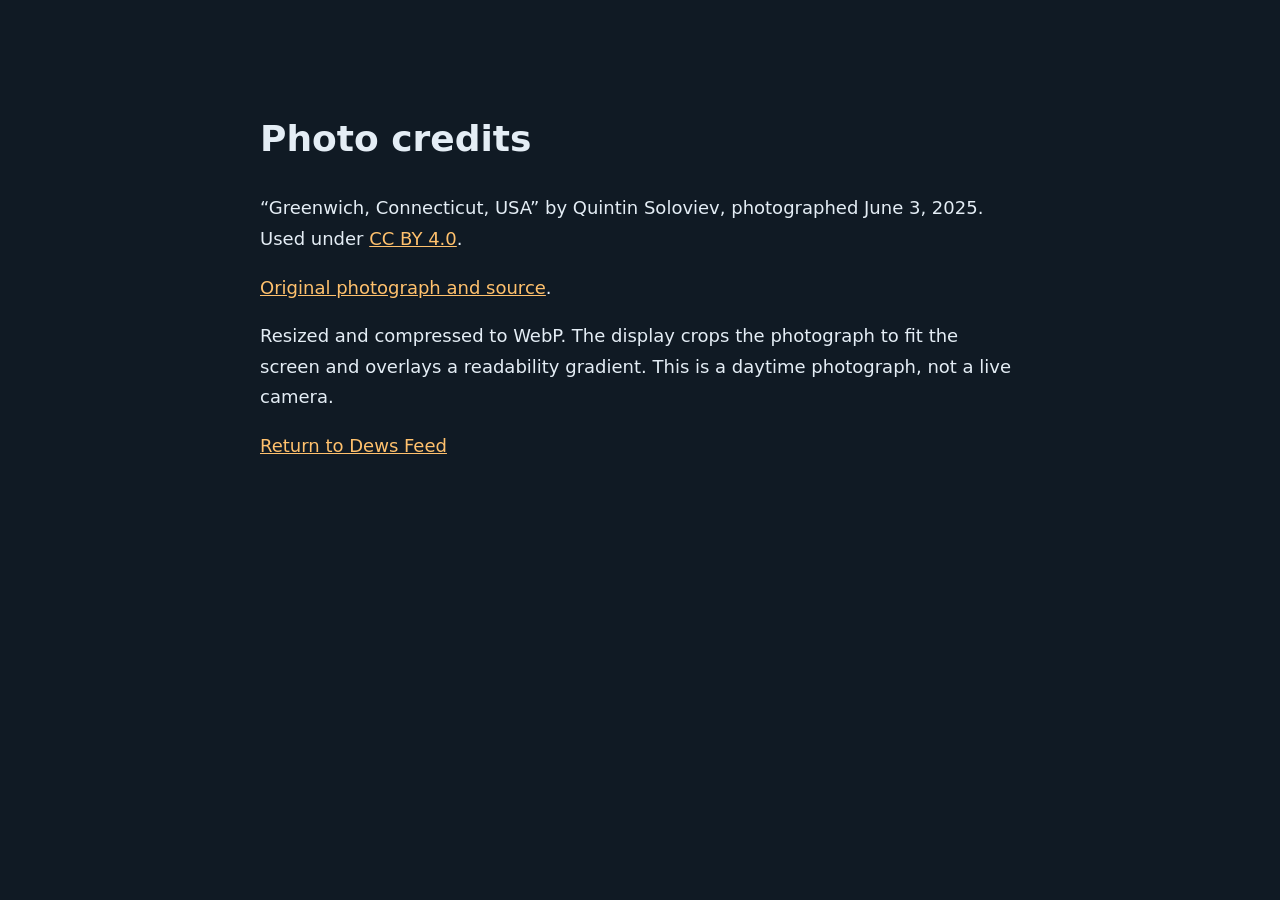
==== image-credits.html @ 1952f7fa "Add dimensional broadcast styling and authentic Greenwich aerial" ====
<!doctype html><html lang="en"><meta charset="utf-8"><meta name="viewport" content="width=device-width"><title>Dews Feed photo credits</title><body style="background:#101a24;color:#e4edf5;font:18px/1.7 system-ui;max-width:760px;margin:60px auto;padding:24px"><h1>Photo credits</h1><p>“Greenwich, Connecticut, USA” by Quintin Soloviev, photographed June 3, 2025. Used under <a style="color:#ffc16d" href="https://creativecommons.org/licenses/by/4.0/">CC BY 4.0</a>.</p><p><a style="color:#ffc16d" href="https://commons.wikimedia.org/wiki/File:Greenwich,_Connecticut,_USA.jpg">Original photograph and source</a>.</p><p>Resized and compressed to WebP. The display crops the photograph to fit the screen and overlays a readability gradient. This is a daytime photograph, not a live camera.</p><a style="color:#ffc16d" href="index.html">Return to Dews Feed</a></body></html>
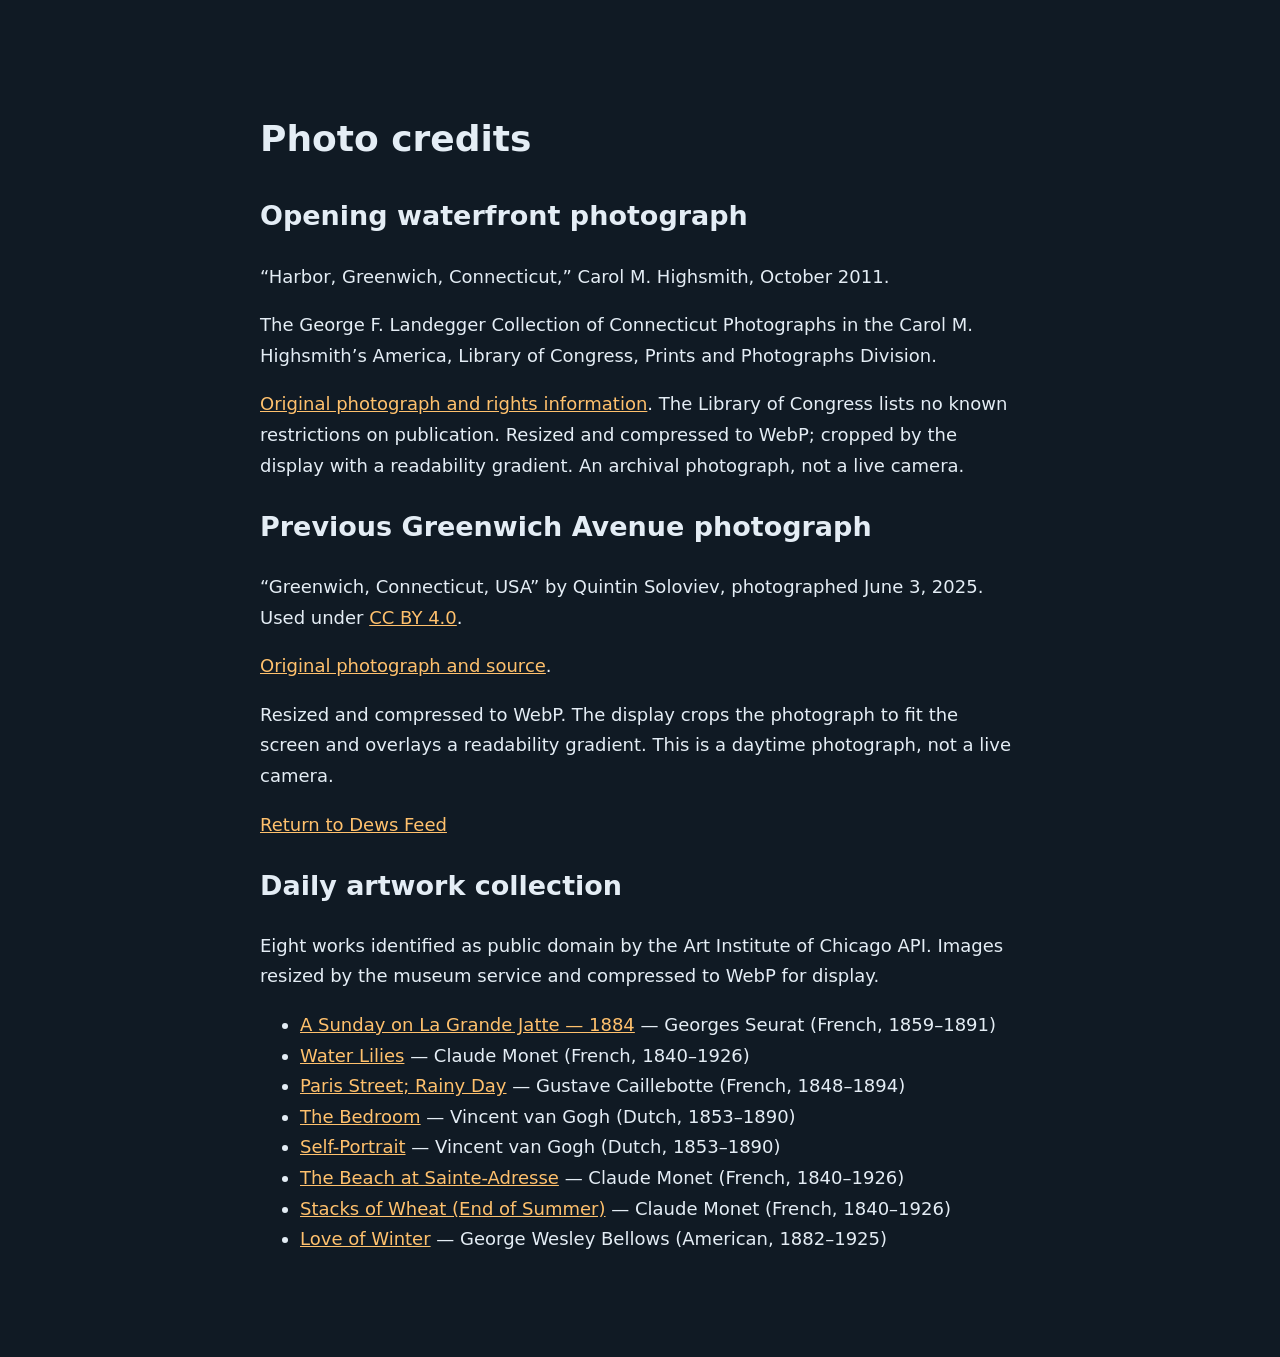
==== commit 16dd5aba: "Polish photo layouts and add reliable local art with Greenwich waterfront" ====
--- a/image-credits.html
+++ b/image-credits.html
@@ -1 +1 @@
-<!doctype html><html lang="en"><meta charset="utf-8"><meta name="viewport" content="width=device-width"><title>Dews Feed photo credits</title><body style="background:#101a24;color:#e4edf5;font:18px/1.7 system-ui;max-width:760px;margin:60px auto;padding:24px"><h1>Photo credits</h1><p>“Greenwich, Connecticut, USA” by Quintin Soloviev, photographed June 3, 2025. Used under <a style="color:#ffc16d" href="https://creativecommons.org/licenses/by/4.0/">CC BY 4.0</a>.</p><p><a style="color:#ffc16d" href="https://commons.wikimedia.org/wiki/File:Greenwich,_Connecticut,_USA.jpg">Original photograph and source</a>.</p><p>Resized and compressed to WebP. The display crops the photograph to fit the screen and overlays a readability gradient. This is a daytime photograph, not a live camera.</p><a style="color:#ffc16d" href="index.html">Return to Dews Feed</a></body></html>+<!doctype html><html lang="en"><meta charset="utf-8"><meta name="viewport" content="width=device-width"><title>Dews Feed photo credits</title><body style="background:#101a24;color:#e4edf5;font:18px/1.7 system-ui;max-width:760px;margin:60px auto;padding:24px"><h1>Photo credits</h1><h2>Opening waterfront photograph</h2><p>“Harbor, Greenwich, Connecticut,” Carol M. Highsmith, October 2011.</p><p>The George F. Landegger Collection of Connecticut Photographs in the Carol M. Highsmith’s America, Library of Congress, Prints and Photographs Division.</p><p><a style="color:#ffc16d" href="https://www.loc.gov/item/2012631321/">Original photograph and rights information</a>. The Library of Congress lists no known restrictions on publication. Resized and compressed to WebP; cropped by the display with a readability gradient. An archival photograph, not a live camera.</p><h2>Previous Greenwich Avenue photograph</h2><p>“Greenwich, Connecticut, USA” by Quintin Soloviev, photographed June 3, 2025. Used under <a style="color:#ffc16d" href="https://creativecommons.org/licenses/by/4.0/">CC BY 4.0</a>.</p><p><a style="color:#ffc16d" href="https://commons.wikimedia.org/wiki/File:Greenwich,_Connecticut,_USA.jpg">Original photograph and source</a>.</p><p>Resized and compressed to WebP. The display crops the photograph to fit the screen and overlays a readability gradient. This is a daytime photograph, not a live camera.</p><a style="color:#ffc16d" href="index.html">Return to Dews Feed</a><h2>Daily artwork collection</h2><p>Eight works identified as public domain by the Art Institute of Chicago API. Images resized by the museum service and compressed to WebP for display.</p><ul><li><a style="color:#ffc16d" href="https://www.artic.edu/artworks/27992">A Sunday on La Grande Jatte — 1884</a> — Georges Seurat (French, 1859–1891)</li><li><a style="color:#ffc16d" href="https://www.artic.edu/artworks/16568">Water Lilies</a> — Claude Monet (French, 1840–1926)</li><li><a style="color:#ffc16d" href="https://www.artic.edu/artworks/20684">Paris Street; Rainy Day</a> — Gustave Caillebotte (French, 1848–1894)</li><li><a style="color:#ffc16d" href="https://www.artic.edu/artworks/28560">The Bedroom</a> — Vincent van Gogh (Dutch, 1853–1890)</li><li><a style="color:#ffc16d" href="https://www.artic.edu/artworks/80607">Self-Portrait</a> — Vincent van Gogh (Dutch, 1853–1890)</li><li><a style="color:#ffc16d" href="https://www.artic.edu/artworks/14598">The Beach at Sainte-Adresse</a> — Claude Monet (French, 1840–1926)</li><li><a style="color:#ffc16d" href="https://www.artic.edu/artworks/64818">Stacks of Wheat (End of Summer)</a> — Claude Monet (French, 1840–1926)</li><li><a style="color:#ffc16d" href="https://www.artic.edu/artworks/109780">Love of Winter</a> — George Wesley Bellows (American, 1882–1925)</li></ul></body></html>
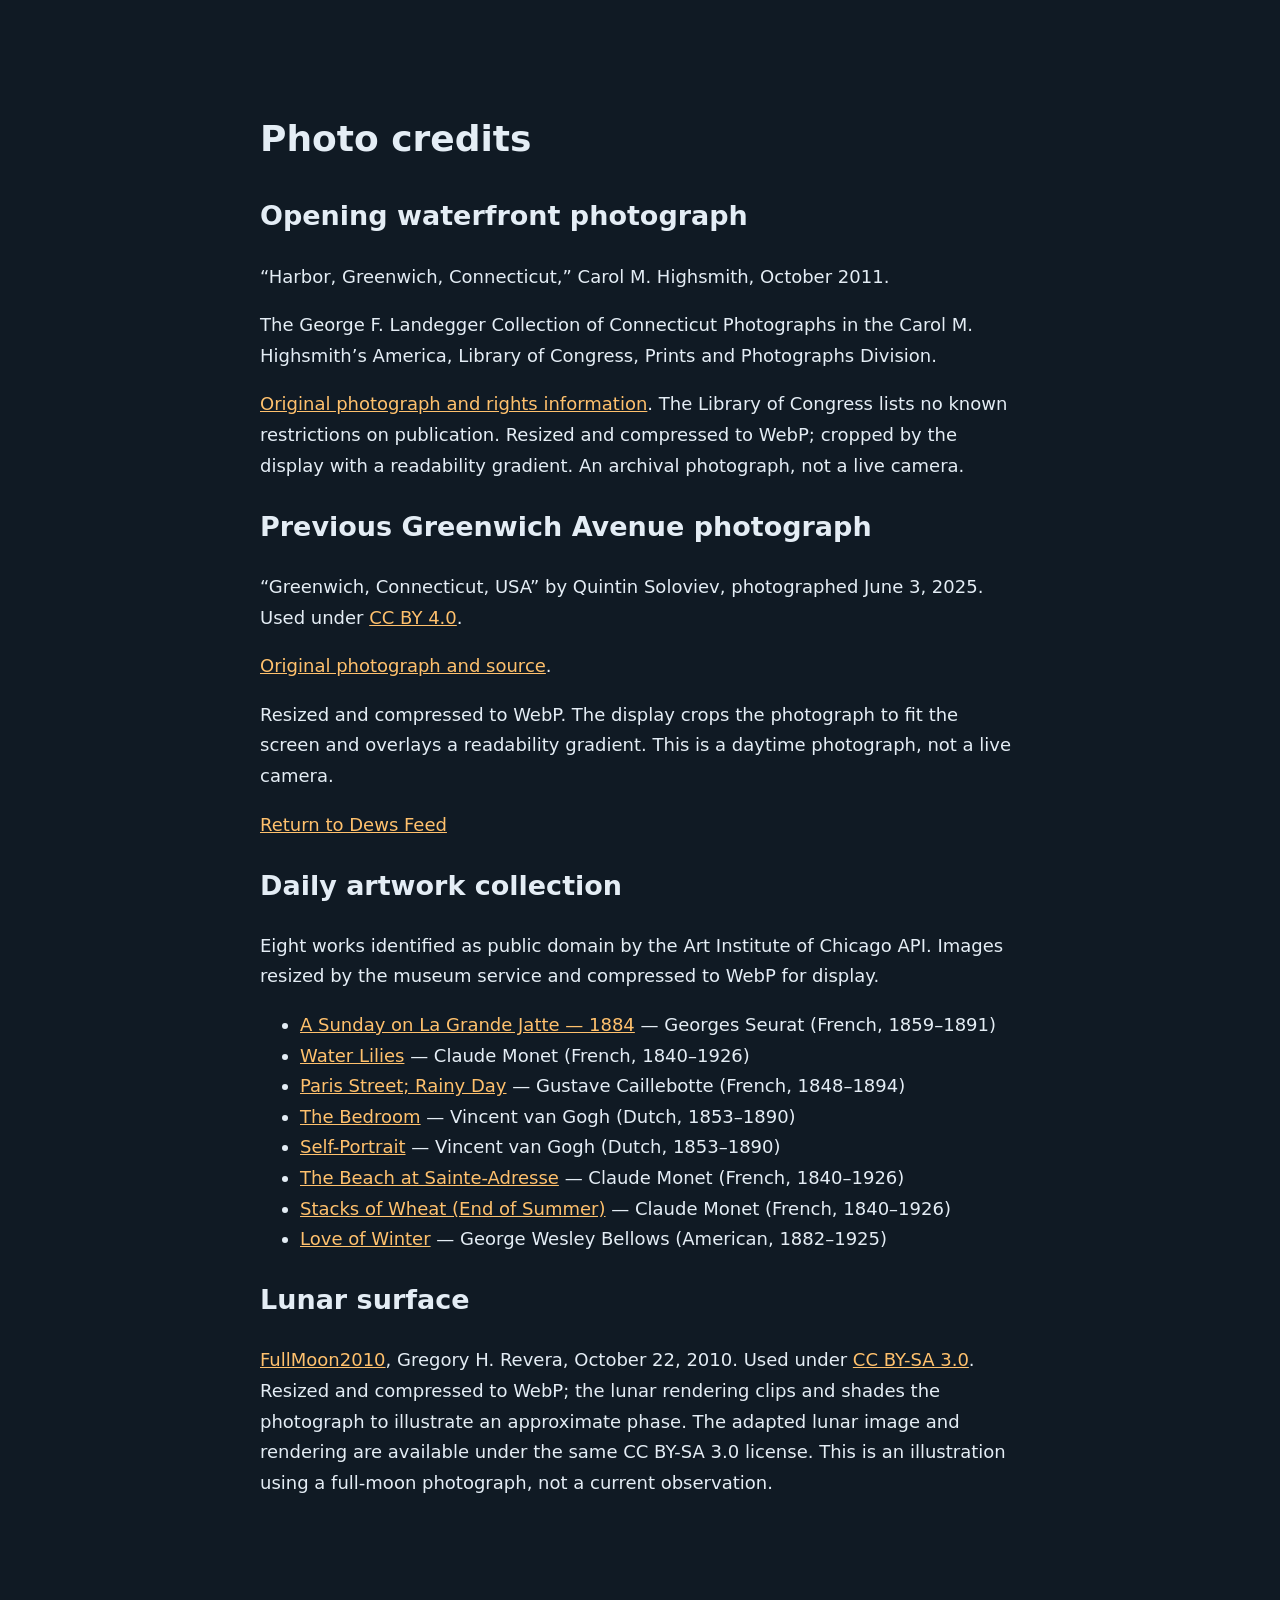
==== commit 7aba5ff7: "Rebuild lunar, railway, and world-clock artwork with detailed instruments" ====
--- a/image-credits.html
+++ b/image-credits.html
@@ -1 +1 @@
-<!doctype html><html lang="en"><meta charset="utf-8"><meta name="viewport" content="width=device-width"><title>Dews Feed photo credits</title><body style="background:#101a24;color:#e4edf5;font:18px/1.7 system-ui;max-width:760px;margin:60px auto;padding:24px"><h1>Photo credits</h1><h2>Opening waterfront photograph</h2><p>“Harbor, Greenwich, Connecticut,” Carol M. Highsmith, October 2011.</p><p>The George F. Landegger Collection of Connecticut Photographs in the Carol M. Highsmith’s America, Library of Congress, Prints and Photographs Division.</p><p><a style="color:#ffc16d" href="https://www.loc.gov/item/2012631321/">Original photograph and rights information</a>. The Library of Congress lists no known restrictions on publication. Resized and compressed to WebP; cropped by the display with a readability gradient. An archival photograph, not a live camera.</p><h2>Previous Greenwich Avenue photograph</h2><p>“Greenwich, Connecticut, USA” by Quintin Soloviev, photographed June 3, 2025. Used under <a style="color:#ffc16d" href="https://creativecommons.org/licenses/by/4.0/">CC BY 4.0</a>.</p><p><a style="color:#ffc16d" href="https://commons.wikimedia.org/wiki/File:Greenwich,_Connecticut,_USA.jpg">Original photograph and source</a>.</p><p>Resized and compressed to WebP. The display crops the photograph to fit the screen and overlays a readability gradient. This is a daytime photograph, not a live camera.</p><a style="color:#ffc16d" href="index.html">Return to Dews Feed</a><h2>Daily artwork collection</h2><p>Eight works identified as public domain by the Art Institute of Chicago API. Images resized by the museum service and compressed to WebP for display.</p><ul><li><a style="color:#ffc16d" href="https://www.artic.edu/artworks/27992">A Sunday on La Grande Jatte — 1884</a> — Georges Seurat (French, 1859–1891)</li><li><a style="color:#ffc16d" href="https://www.artic.edu/artworks/16568">Water Lilies</a> — Claude Monet (French, 1840–1926)</li><li><a style="color:#ffc16d" href="https://www.artic.edu/artworks/20684">Paris Street; Rainy Day</a> — Gustave Caillebotte (French, 1848–1894)</li><li><a style="color:#ffc16d" href="https://www.artic.edu/artworks/28560">The Bedroom</a> — Vincent van Gogh (Dutch, 1853–1890)</li><li><a style="color:#ffc16d" href="https://www.artic.edu/artworks/80607">Self-Portrait</a> — Vincent van Gogh (Dutch, 1853–1890)</li><li><a style="color:#ffc16d" href="https://www.artic.edu/artworks/14598">The Beach at Sainte-Adresse</a> — Claude Monet (French, 1840–1926)</li><li><a style="color:#ffc16d" href="https://www.artic.edu/artworks/64818">Stacks of Wheat (End of Summer)</a> — Claude Monet (French, 1840–1926)</li><li><a style="color:#ffc16d" href="https://www.artic.edu/artworks/109780">Love of Winter</a> — George Wesley Bellows (American, 1882–1925)</li></ul></body></html>+<!doctype html><html lang="en"><meta charset="utf-8"><meta name="viewport" content="width=device-width"><title>Dews Feed photo credits</title><body style="background:#101a24;color:#e4edf5;font:18px/1.7 system-ui;max-width:760px;margin:60px auto;padding:24px"><h1>Photo credits</h1><h2>Opening waterfront photograph</h2><p>“Harbor, Greenwich, Connecticut,” Carol M. Highsmith, October 2011.</p><p>The George F. Landegger Collection of Connecticut Photographs in the Carol M. Highsmith’s America, Library of Congress, Prints and Photographs Division.</p><p><a style="color:#ffc16d" href="https://www.loc.gov/item/2012631321/">Original photograph and rights information</a>. The Library of Congress lists no known restrictions on publication. Resized and compressed to WebP; cropped by the display with a readability gradient. An archival photograph, not a live camera.</p><h2>Previous Greenwich Avenue photograph</h2><p>“Greenwich, Connecticut, USA” by Quintin Soloviev, photographed June 3, 2025. Used under <a style="color:#ffc16d" href="https://creativecommons.org/licenses/by/4.0/">CC BY 4.0</a>.</p><p><a style="color:#ffc16d" href="https://commons.wikimedia.org/wiki/File:Greenwich,_Connecticut,_USA.jpg">Original photograph and source</a>.</p><p>Resized and compressed to WebP. The display crops the photograph to fit the screen and overlays a readability gradient. This is a daytime photograph, not a live camera.</p><a style="color:#ffc16d" href="index.html">Return to Dews Feed</a><h2>Daily artwork collection</h2><p>Eight works identified as public domain by the Art Institute of Chicago API. Images resized by the museum service and compressed to WebP for display.</p><ul><li><a style="color:#ffc16d" href="https://www.artic.edu/artworks/27992">A Sunday on La Grande Jatte — 1884</a> — Georges Seurat (French, 1859–1891)</li><li><a style="color:#ffc16d" href="https://www.artic.edu/artworks/16568">Water Lilies</a> — Claude Monet (French, 1840–1926)</li><li><a style="color:#ffc16d" href="https://www.artic.edu/artworks/20684">Paris Street; Rainy Day</a> — Gustave Caillebotte (French, 1848–1894)</li><li><a style="color:#ffc16d" href="https://www.artic.edu/artworks/28560">The Bedroom</a> — Vincent van Gogh (Dutch, 1853–1890)</li><li><a style="color:#ffc16d" href="https://www.artic.edu/artworks/80607">Self-Portrait</a> — Vincent van Gogh (Dutch, 1853–1890)</li><li><a style="color:#ffc16d" href="https://www.artic.edu/artworks/14598">The Beach at Sainte-Adresse</a> — Claude Monet (French, 1840–1926)</li><li><a style="color:#ffc16d" href="https://www.artic.edu/artworks/64818">Stacks of Wheat (End of Summer)</a> — Claude Monet (French, 1840–1926)</li><li><a style="color:#ffc16d" href="https://www.artic.edu/artworks/109780">Love of Winter</a> — George Wesley Bellows (American, 1882–1925)</li></ul><h2>Lunar surface</h2><p><a style="color:#ffc16d" href="https://commons.wikimedia.org/wiki/File:FullMoon2010.jpg">FullMoon2010</a>, Gregory H. Revera, October 22, 2010. Used under <a style="color:#ffc16d" href="https://creativecommons.org/licenses/by-sa/3.0/">CC BY-SA 3.0</a>. Resized and compressed to WebP; the lunar rendering clips and shades the photograph to illustrate an approximate phase. The adapted lunar image and rendering are available under the same CC BY-SA 3.0 license. This is an illustration using a full-moon photograph, not a current observation.</p></body></html>
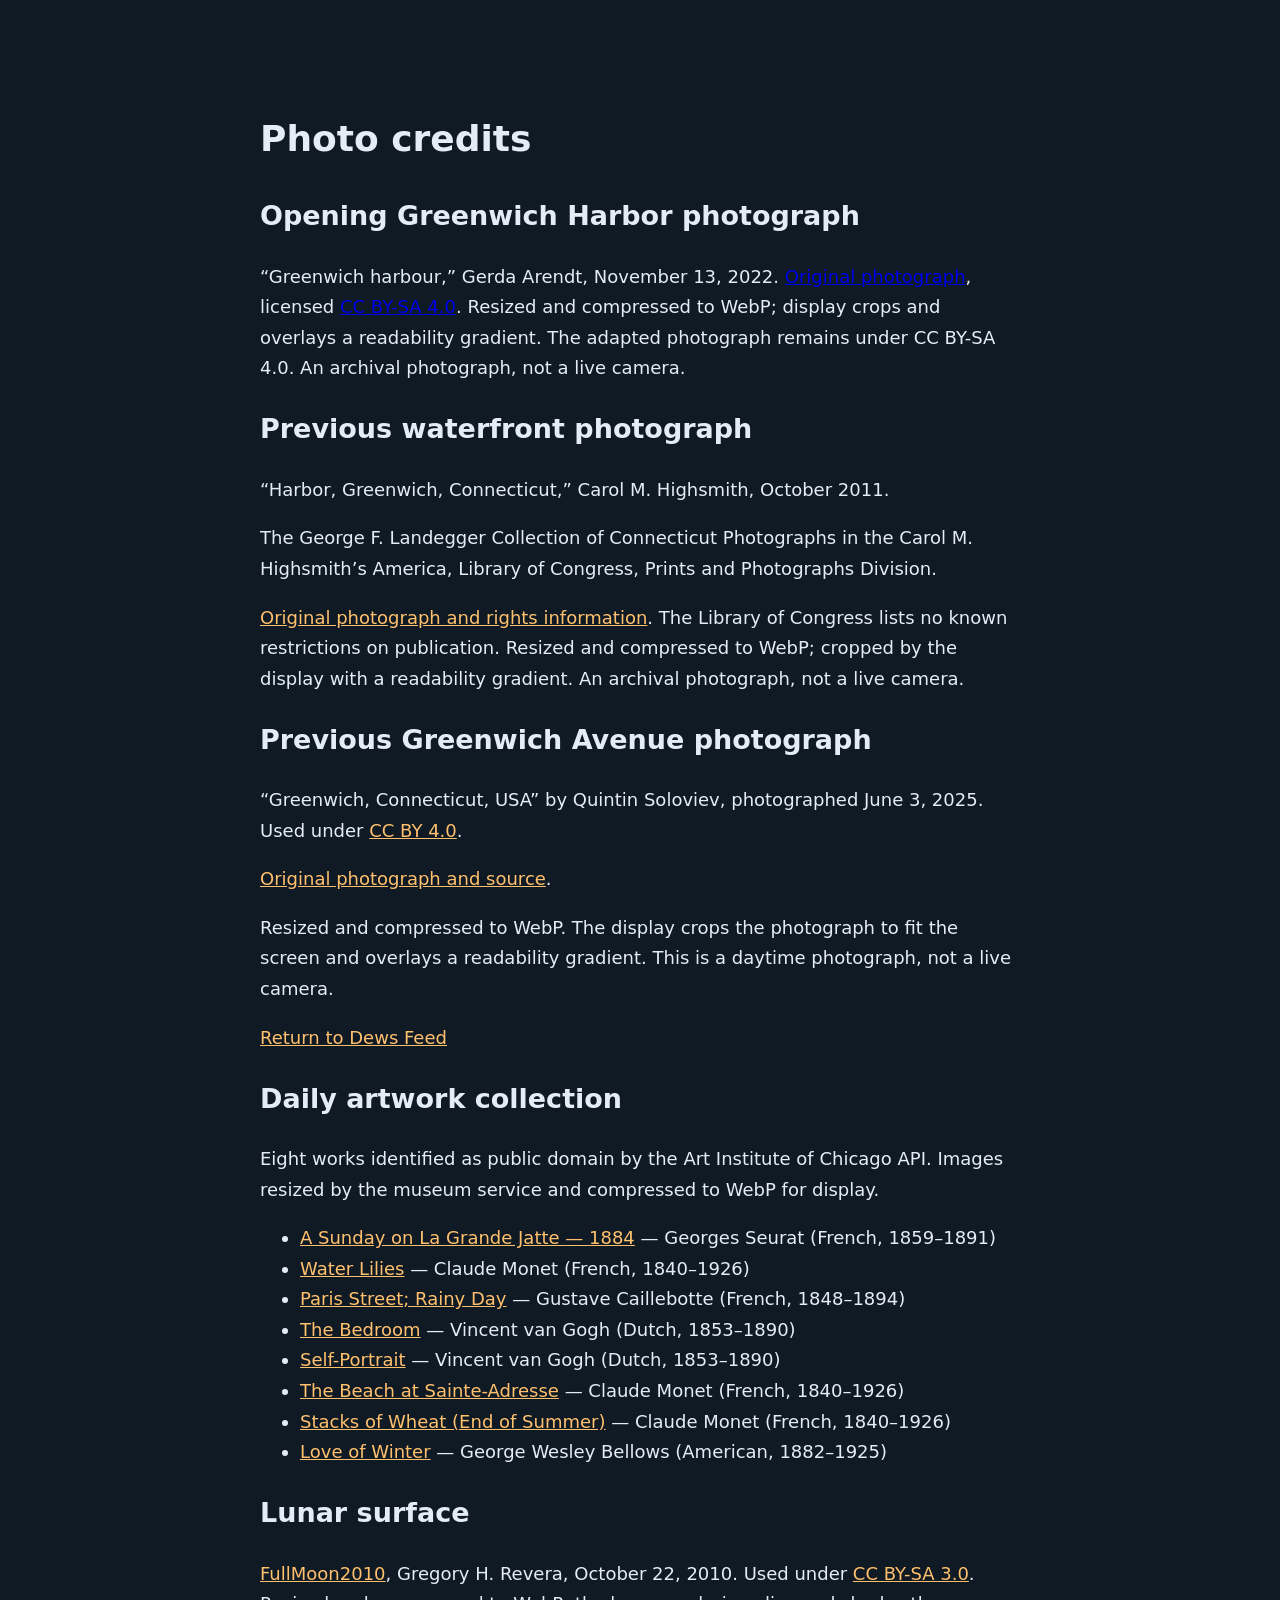
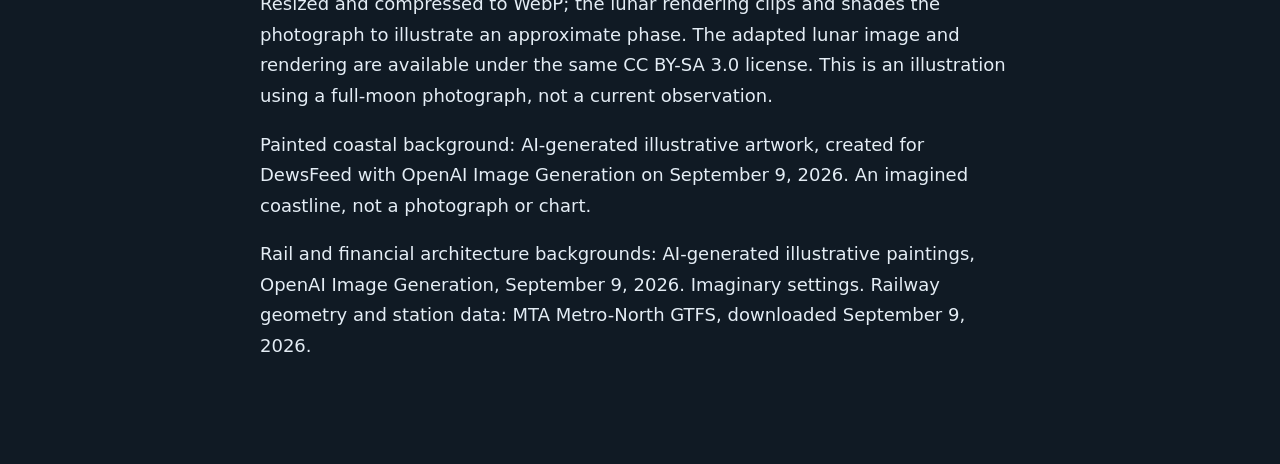
==== commit bc67aa9a: "Design pass: embedded fonts, wall-distance type scale, unified palette Rebuilt Markets page with lab" ====
--- a/image-credits.html
+++ b/image-credits.html
@@ -1 +1 @@
-<!doctype html><html lang="en"><meta charset="utf-8"><meta name="viewport" content="width=device-width"><title>Dews Feed photo credits</title><body style="background:#101a24;color:#e4edf5;font:18px/1.7 system-ui;max-width:760px;margin:60px auto;padding:24px"><h1>Photo credits</h1><h2>Opening waterfront photograph</h2><p>“Harbor, Greenwich, Connecticut,” Carol M. Highsmith, October 2011.</p><p>The George F. Landegger Collection of Connecticut Photographs in the Carol M. Highsmith’s America, Library of Congress, Prints and Photographs Division.</p><p><a style="color:#ffc16d" href="https://www.loc.gov/item/2012631321/">Original photograph and rights information</a>. The Library of Congress lists no known restrictions on publication. Resized and compressed to WebP; cropped by the display with a readability gradient. An archival photograph, not a live camera.</p><h2>Previous Greenwich Avenue photograph</h2><p>“Greenwich, Connecticut, USA” by Quintin Soloviev, photographed June 3, 2025. Used under <a style="color:#ffc16d" href="https://creativecommons.org/licenses/by/4.0/">CC BY 4.0</a>.</p><p><a style="color:#ffc16d" href="https://commons.wikimedia.org/wiki/File:Greenwich,_Connecticut,_USA.jpg">Original photograph and source</a>.</p><p>Resized and compressed to WebP. The display crops the photograph to fit the screen and overlays a readability gradient. This is a daytime photograph, not a live camera.</p><a style="color:#ffc16d" href="index.html">Return to Dews Feed</a><h2>Daily artwork collection</h2><p>Eight works identified as public domain by the Art Institute of Chicago API. Images resized by the museum service and compressed to WebP for display.</p><ul><li><a style="color:#ffc16d" href="https://www.artic.edu/artworks/27992">A Sunday on La Grande Jatte — 1884</a> — Georges Seurat (French, 1859–1891)</li><li><a style="color:#ffc16d" href="https://www.artic.edu/artworks/16568">Water Lilies</a> — Claude Monet (French, 1840–1926)</li><li><a style="color:#ffc16d" href="https://www.artic.edu/artworks/20684">Paris Street; Rainy Day</a> — Gustave Caillebotte (French, 1848–1894)</li><li><a style="color:#ffc16d" href="https://www.artic.edu/artworks/28560">The Bedroom</a> — Vincent van Gogh (Dutch, 1853–1890)</li><li><a style="color:#ffc16d" href="https://www.artic.edu/artworks/80607">Self-Portrait</a> — Vincent van Gogh (Dutch, 1853–1890)</li><li><a style="color:#ffc16d" href="https://www.artic.edu/artworks/14598">The Beach at Sainte-Adresse</a> — Claude Monet (French, 1840–1926)</li><li><a style="color:#ffc16d" href="https://www.artic.edu/artworks/64818">Stacks of Wheat (End of Summer)</a> — Claude Monet (French, 1840–1926)</li><li><a style="color:#ffc16d" href="https://www.artic.edu/artworks/109780">Love of Winter</a> — George Wesley Bellows (American, 1882–1925)</li></ul><h2>Lunar surface</h2><p><a style="color:#ffc16d" href="https://commons.wikimedia.org/wiki/File:FullMoon2010.jpg">FullMoon2010</a>, Gregory H. Revera, October 22, 2010. Used under <a style="color:#ffc16d" href="https://creativecommons.org/licenses/by-sa/3.0/">CC BY-SA 3.0</a>. Resized and compressed to WebP; the lunar rendering clips and shades the photograph to illustrate an approximate phase. The adapted lunar image and rendering are available under the same CC BY-SA 3.0 license. This is an illustration using a full-moon photograph, not a current observation.</p></body></html>+<!doctype html><html lang="en"><meta charset="utf-8"><meta name="viewport" content="width=device-width"><title>Dews Feed photo credits</title><body style="background:#101a24;color:#e4edf5;font:18px/1.7 system-ui;max-width:760px;margin:60px auto;padding:24px"><h1>Photo credits</h1><h2>Opening Greenwich Harbor photograph</h2><p>“Greenwich harbour,” Gerda Arendt, November 13, 2022. <a href="https://commons.wikimedia.org/wiki/File:Greenwich_harbour.jpg">Original photograph</a>, licensed <a href="https://creativecommons.org/licenses/by-sa/4.0/">CC BY-SA 4.0</a>. Resized and compressed to WebP; display crops and overlays a readability gradient. The adapted photograph remains under CC BY-SA 4.0. An archival photograph, not a live camera.</p><h2>Previous waterfront photograph</h2><p>“Harbor, Greenwich, Connecticut,” Carol M. Highsmith, October 2011.</p><p>The George F. Landegger Collection of Connecticut Photographs in the Carol M. Highsmith’s America, Library of Congress, Prints and Photographs Division.</p><p><a style="color:#ffc16d" href="https://www.loc.gov/item/2012631321/">Original photograph and rights information</a>. The Library of Congress lists no known restrictions on publication. Resized and compressed to WebP; cropped by the display with a readability gradient. An archival photograph, not a live camera.</p><h2>Previous Greenwich Avenue photograph</h2><p>“Greenwich, Connecticut, USA” by Quintin Soloviev, photographed June 3, 2025. Used under <a style="color:#ffc16d" href="https://creativecommons.org/licenses/by/4.0/">CC BY 4.0</a>.</p><p><a style="color:#ffc16d" href="https://commons.wikimedia.org/wiki/File:Greenwich,_Connecticut,_USA.jpg">Original photograph and source</a>.</p><p>Resized and compressed to WebP. The display crops the photograph to fit the screen and overlays a readability gradient. This is a daytime photograph, not a live camera.</p><a style="color:#ffc16d" href="index.html">Return to Dews Feed</a><h2>Daily artwork collection</h2><p>Eight works identified as public domain by the Art Institute of Chicago API. Images resized by the museum service and compressed to WebP for display.</p><ul><li><a style="color:#ffc16d" href="https://www.artic.edu/artworks/27992">A Sunday on La Grande Jatte — 1884</a> — Georges Seurat (French, 1859–1891)</li><li><a style="color:#ffc16d" href="https://www.artic.edu/artworks/16568">Water Lilies</a> — Claude Monet (French, 1840–1926)</li><li><a style="color:#ffc16d" href="https://www.artic.edu/artworks/20684">Paris Street; Rainy Day</a> — Gustave Caillebotte (French, 1848–1894)</li><li><a style="color:#ffc16d" href="https://www.artic.edu/artworks/28560">The Bedroom</a> — Vincent van Gogh (Dutch, 1853–1890)</li><li><a style="color:#ffc16d" href="https://www.artic.edu/artworks/80607">Self-Portrait</a> — Vincent van Gogh (Dutch, 1853–1890)</li><li><a style="color:#ffc16d" href="https://www.artic.edu/artworks/14598">The Beach at Sainte-Adresse</a> — Claude Monet (French, 1840–1926)</li><li><a style="color:#ffc16d" href="https://www.artic.edu/artworks/64818">Stacks of Wheat (End of Summer)</a> — Claude Monet (French, 1840–1926)</li><li><a style="color:#ffc16d" href="https://www.artic.edu/artworks/109780">Love of Winter</a> — George Wesley Bellows (American, 1882–1925)</li></ul><h2>Lunar surface</h2><p><a style="color:#ffc16d" href="https://commons.wikimedia.org/wiki/File:FullMoon2010.jpg">FullMoon2010</a>, Gregory H. Revera, October 22, 2010. Used under <a style="color:#ffc16d" href="https://creativecommons.org/licenses/by-sa/3.0/">CC BY-SA 3.0</a>. Resized and compressed to WebP; the lunar rendering clips and shades the photograph to illustrate an approximate phase. The adapted lunar image and rendering are available under the same CC BY-SA 3.0 license. This is an illustration using a full-moon photograph, not a current observation.</p><p>Painted coastal background: AI-generated illustrative artwork, created for DewsFeed with OpenAI Image Generation on September 9, 2026. An imagined coastline, not a photograph or chart.</p><p>Rail and financial architecture backgrounds: AI-generated illustrative paintings, OpenAI Image Generation, September 9, 2026. Imaginary settings. Railway geometry and station data: MTA Metro-North GTFS, downloaded September 9, 2026.</p></body></html>
